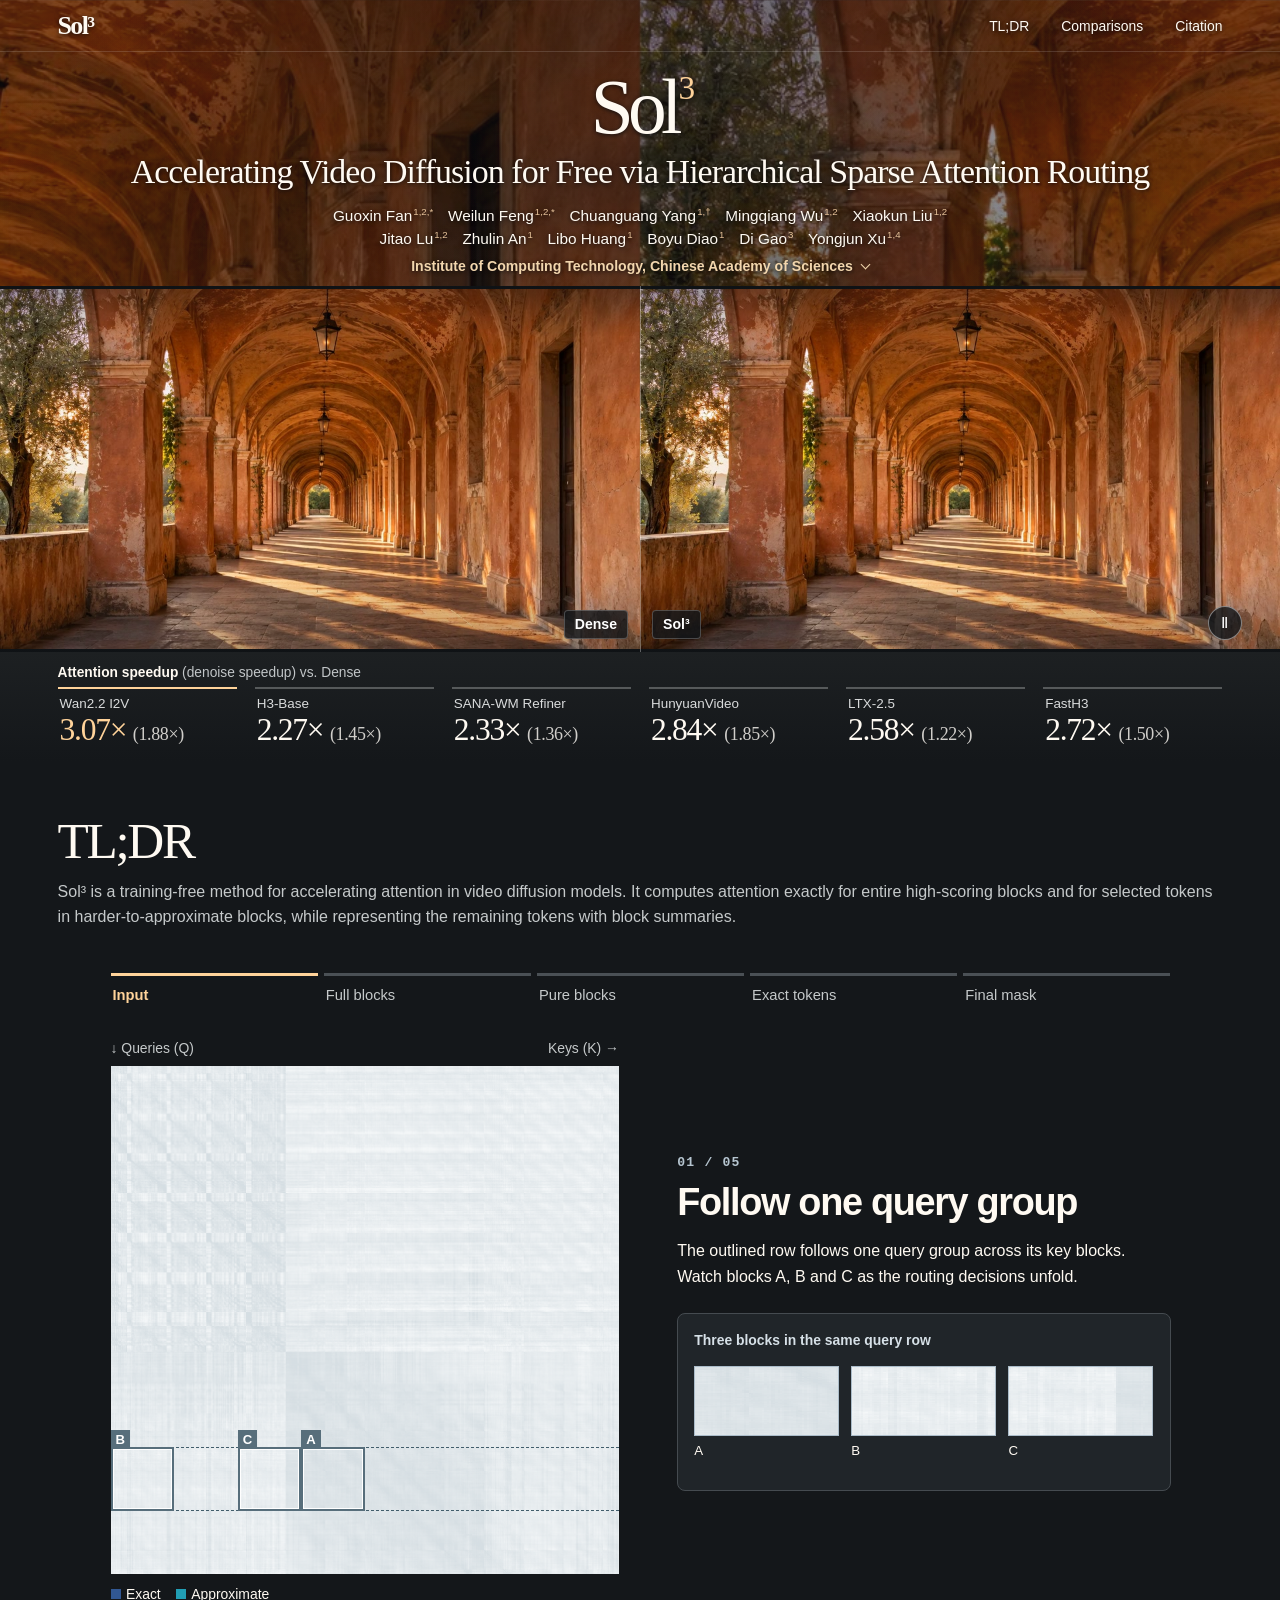
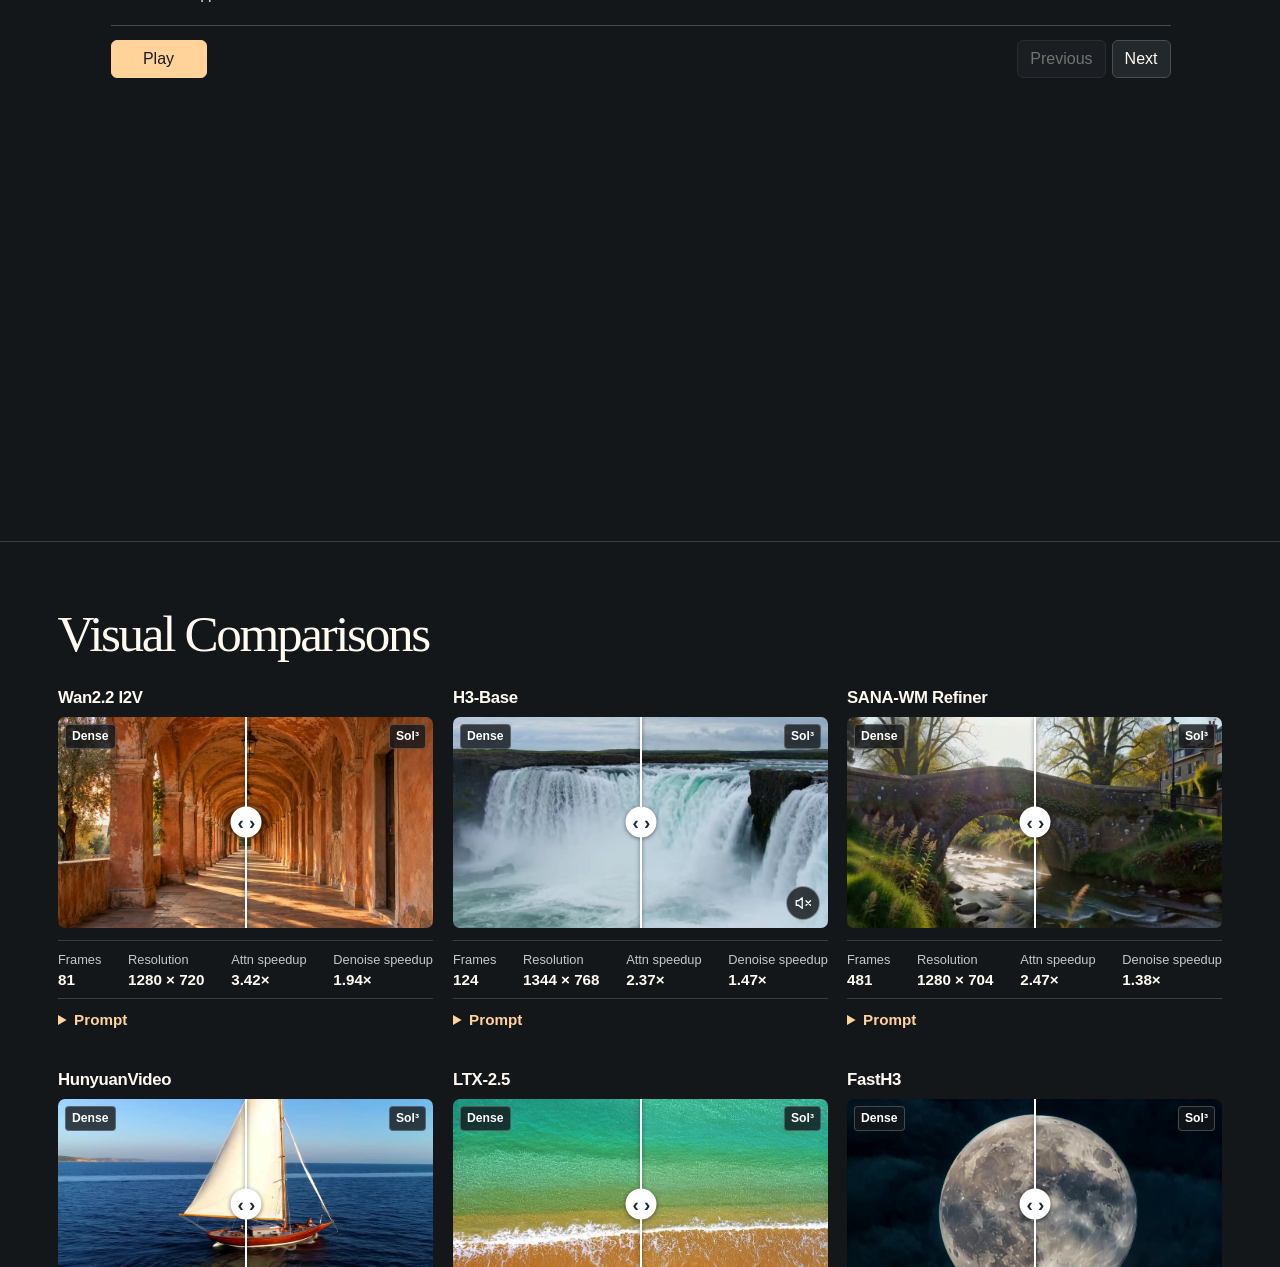
==== index.html @ 63ccd9d3 "Publish the Sol³ project page" ====
<!doctype html>
<html lang="en">
<head>
  <meta charset="utf-8">
  <meta name="viewport" content="width=device-width, initial-scale=1">
  <meta name="theme-color" content="#121519">
  <meta name="description" content="Sol³ accelerates video diffusion through training-free hierarchical sparse attention routing. Explore the method and six paired video comparisons.">
  <title>Sol³ · Hierarchical Sparse Attention Routing</title>
  <link rel="stylesheet" href="site.css">
  <script defer src="site.js"></script>
</head>
<body>
  <header class="hero" id="top">
    <canvas class="hero-backdrop" width="640" height="180" aria-hidden="true"></canvas>
    <nav class="mast" aria-label="Page sections">
      <a class="wordmark" href="#top" aria-label="Sol³ home">Sol³</a>
      <div><a href="#method">TL;DR</a><a href="#comparisons">Comparisons</a><a href="#citation">Citation</a></div>
    </nav>
    <div class="intro">
      <h1><span class="method-name">Sol<sup>3</sup></span><span class="paper-title">Accelerating Video Diffusion for Free via Hierarchical Sparse Attention Routing</span></h1>
      <div class="authors" aria-label="Authors">
        <div><span>Guoxin Fan<sup>1,2,*</sup></span> <span>Weilun Feng<sup>1,2,*</sup></span> <span>Chuanguang Yang<sup>1,†</sup></span> <span>Mingqiang Wu<sup>1,2</sup></span> <span>Xiaokun Liu<sup>1,2</sup></span></div>
        <div><span>Jitao Lu<sup>1,2</sup></span> <span>Zhulin An<sup>1</sup></span> <span>Libo Huang<sup>1</sup></span> <span>Boyu Diao<sup>1</sup></span> <span>Di Gao<sup>3</sup></span> <span>Yongjun Xu<sup>1,4</sup></span></div>
      </div>
      <details class="affiliations">
        <summary>Institute of Computing Technology, Chinese Academy of Sciences</summary>
        <div class="affiliation-list">
          <ol><li>State Key Laboratory of AI Safety, Institute of Computing Technology, Chinese Academy of Sciences</li><li>University of Chinese Academy of Sciences</li><li>Hangzhou Institute for Advanced Study, University of the Chinese Academy of Sciences</li><li>Xiamen Institute of Data Intelligence, Xiamen, China</li></ol>
          <p>* Equal contribution. &nbsp; † Corresponding author.</p>
        </div>
      </details>
    </div>
    <div class="screen">
      <video id="hero-video" muted playsinline preload="metadata" poster="media/wan06.jpg" aria-label="Dense and Sol³ paired video"></video>
      <span class="film-label label-dense">Dense</span><span class="film-label label-sol">Sol³</span>
      <button type="button" class="play-toggle" id="hero-play" aria-label="Pause showcase" title="Pause showcase">Ⅱ</button>
    </div>
    <div class="bench"><div class="bench-inner">
      <p class="metric-heading">Attention speedup <span>(denoise speedup) vs. Dense</span></p>
      <div id="model-strip" aria-label="Select showcase model"></div>
    </div></div>
  </header>
  <main>
    <section id="method" aria-labelledby="method-title"><div class="section-inner">
      <h2 id="method-title">TL;DR</h2>
      <p class="instruction method-summary">Sol³ is a training-free method for accelerating attention in video diffusion models. It computes attention exactly for entire high-scoring blocks and for selected tokens in harder-to-approximate blocks, while representing the remaining tokens with block summaries.</p>
      <iframe id="routing" src="method.html" loading="lazy" title="Interactive Sol³ routing animation"></iframe>
    </div></section>
    <section class="comparisons" id="comparisons" aria-labelledby="comparison-title">
      <div class="section-inner">
        <h2 id="comparison-title">Visual Comparisons</h2>
        <div id="gallery"></div>
      </div>
    </section>
    <section class="citation section-inner" id="citation" aria-labelledby="citation-title"><h2 id="citation-title">Citation</h2></section>
  </main>
</body>
</html>
---- site.css ----
:root{color-scheme:dark;font-family:Inter,"Segoe UI",Arial,sans-serif;--ink:#14171a;--text:#fffaf2;--muted:#c5c9ca;--rule:#ffffff29;--gold:#ffd39a;color:var(--text);background:var(--ink)}
*{box-sizing:border-box}
body,h1,h2,h3,p{margin:0}
a{color:inherit}
button,summary,input{font:inherit}
button,summary{cursor:pointer}
button{color:inherit}
:focus-visible{outline:3px solid #168eaa;outline-offset:4px}
[hidden]{display:none!important}
.hero{color:var(--text);background:var(--ink);isolation:isolate;position:relative;--poster:url("media/wan06.jpg")}
.hero-backdrop{position:absolute;inset:0;width:100%;height:100%;object-fit:cover;z-index:-2;background:var(--poster) center/cover;filter:saturate(1.2)}
.hero::before{content:"";position:absolute;z-index:-1;inset:0;background:
  radial-gradient(ellipse 58% 38% at 50% 23%,rgba(9,12,16,.48),transparent 90%),
  linear-gradient(180deg,rgba(12,15,19,.49),rgba(12,15,19,.31) 18%,rgba(12,15,19,.45) 46%,#131619 92%)}
.mast,.intro{text-shadow:0 1px 4px #090b0ed9}
.mast,.bench-inner,.section-inner{width:min(1440px,100%);margin:auto;padding-inline:clamp(18px,4.5vw,74px)}
.mast{display:flex;align-items:center;justify-content:space-between;height:52px;border-bottom:1px solid #ffffff23}
.mast a{text-decoration:none}
.wordmark{font:600 26px/1 Georgia,serif;letter-spacing:-.065em}
.mast div{display:flex;gap:clamp(16px,2.5vw,42px);font-size:.87rem}
.mast a:hover,.affiliations summary:hover{color:var(--gold)}
.intro{text-align:center;position:relative;z-index:2;padding:clamp(12px,2vh,24px) 16px 12px}
.method-name{display:block;font:500 clamp(68px,8.6vh,112px)/.98 Georgia,"Times New Roman",serif;letter-spacing:-.075em}
.method-name sup{font-size:.43em;vertical-align:top;position:relative;top:.07em;margin-left:.055em;color:var(--gold)}
.paper-title{display:block;margin:7px auto 13px;font-family:Georgia,"Times New Roman",serif;font-weight:400;font-size:clamp(22px,2.65vw,40px);line-height:1.12;letter-spacing:-.028em}
.authors{font-size:clamp(.84rem,1.2vw,1rem);line-height:1.5}
.authors span{display:inline-block;white-space:nowrap;margin-inline:.34em}
.authors sup{font-size:.63em;color:#e7c39a;margin-left:1px}
.affiliations{margin:8px auto 0;width:fit-content;max-width:100%;font-size:.88rem}
.affiliations summary{display:inline;color:#f2d6ad;font-weight:550;list-style:none}
.affiliations summary::-webkit-details-marker{display:none}
.affiliations summary::after{content:"";display:inline-block;border:solid currentColor;border-width:0 1px 1px 0;padding:3px;transform:rotate(45deg);vertical-align:.2em;margin-left:9px}
.affiliations[open] summary::after{transform:rotate(225deg);vertical-align:0}
.affiliation-list{position:relative;margin:10px auto 4px;padding:12px 18px;text-align:left;max-width:720px;background:#1b2026;color:#f5f1eb;border:1px solid #ffffff32;border-radius:5px;line-height:1.5}
.affiliation-list ol{padding-left:1.3em;margin:0 0 7px}
.screen{position:relative;background:#111417;height:min(28.58vw,42svh);min-height:108px;overflow:hidden}
.screen video{width:100%;height:100%;display:block;object-fit:contain}
.screen::after{content:"";position:absolute;inset:0;pointer-events:none;background:linear-gradient(to bottom,rgba(12,15,18,.38),transparent 14%,transparent 80%,rgba(12,15,18,.3))}
.screen::before{content:"";position:absolute;z-index:1;left:50%;top:0;bottom:0;border-left:1px solid #ffffff54}
.film-label,.side-tag{position:absolute;z-index:1;color:white;background:#13171bcc;border:1px solid #ffffff38;border-radius:4px;line-height:1.2;font-weight:550;pointer-events:none}
.film-label{bottom:13px;padding:5px 10px;font-size:.88rem}
.label-dense{right:calc(50% + 12px)}.label-sol{left:calc(50% + 12px)}
.play-toggle,.sound-button{background:#13171bcf;color:white;border:1px solid #ffffff70;border-radius:50%;width:34px;height:34px;display:grid;place-items:center}
.play-toggle{position:absolute;z-index:2;right:clamp(12px,3vw,52px);bottom:12px;font-size:.93rem}
.bench{background:linear-gradient(180deg,#1d2022,#14171a)}
.bench-inner{padding-top:13px;padding-bottom:12px}
.metric-heading{font-size:.86rem;font-weight:600;margin-bottom:7px}
.metric-heading span{color:#c1c5c7;font-weight:400}
#model-strip{display:grid;grid-template-columns:repeat(6,minmax(0,1fr));gap:clamp(5px,1.4vw,23px)}
.model-tab{text-align:left;padding:7px 2px 2px;display:grid;gap:2px;background:none;border:0;border-top:2px solid #56595a;transition:border-color .2s}
.model-tab:hover{border-color:#c5b9a7}
.model-tab[aria-pressed=true]{border-color:var(--gold)}
.model-tab span{font-size:clamp(.76rem,1.05vw,1rem);color:#d9dbdc}
.model-tab strong{font:normal clamp(24px,3.5vh,42px)/1.1 Georgia,serif;letter-spacing:-.04em;font-variant-numeric:lining-nums tabular-nums}
.model-tab strong small{font-size:.57em;letter-spacing:-.02em;color:#d0ceca;white-space:nowrap}
.model-tab[aria-pressed=true] strong{color:var(--gold)}
#method{padding:clamp(28px,4vw,74px) 0;min-height:560px}
#routing{display:block;margin:auto;width:100%;height:650px;border:0}
.comparisons{padding-block:clamp(34px,5vw,86px);border-block:1px solid var(--rule)}
.section-inner h2{font:500 clamp(32px,4vw,56px)/1.1 Georgia,serif;letter-spacing:-.046em}
.instruction{margin:11px 0 26px;color:var(--muted);line-height:1.55}
#gallery{display:grid;grid-template-columns:repeat(3,minmax(0,1fr));align-items:start;gap:32px 20px;margin-top:26px}
.card h3{font-size:1.05rem;letter-spacing:-.02em;margin:0 0 9px}
.compare{position:relative;isolation:isolate;overflow:hidden;background:#151a1e;border-radius:7px;aspect-ratio:16/9;--split:50%}
.card{min-width:0;container-type:inline-size}
.clip-stats{margin:12px 0 0;padding:10px 0;display:grid;grid-template-columns:auto auto auto auto;justify-content:space-between;gap:8px;border-block:1px solid var(--rule)}
.clip-stats dt{font-size:.8rem;line-height:1.35;color:var(--muted)}
.clip-stats dd{font-size:.95rem;font-weight:600;margin:3px 0 0;font-variant-numeric:tabular-nums}
.clip-prompt{margin-top:4px;font-size:.95rem;line-height:1.5;color:var(--muted)}
.clip-prompt summary{width:fit-content;padding:6px 4px 6px 0;font-weight:550;color:var(--gold)}
.clip-prompt p{margin:2px 0 0}
@container(max-width:350px){.clip-stats{grid-template-columns:1fr 1.2fr}}
.compare video{position:absolute;width:1px;height:1px;opacity:0;pointer-events:none}
.compare canvas{display:block;width:100%;height:100%}
.side-tag{top:7px;padding:4px 6px;font-size:.76rem}.side-tag.left{left:7px}.side-tag.right{right:7px}
.divider{pointer-events:none;position:absolute;left:var(--split);inset-block:0;border-left:2px solid white;filter:drop-shadow(0 1px 2px #0008)}
.divider::after{content:"‹ ›";white-space:pre;position:absolute;top:50%;left:-1px;transform:translate(-50%,-50%);display:grid;place-items:center;background:#fff;color:#1c2932;border-radius:50%;width:31px;height:31px;font:600 19px/1 "Segoe UI",sans-serif}
.wipe-input{position:absolute;z-index:2;inset:0;width:100%;height:100%;margin:0;opacity:0;cursor:ew-resize;touch-action:pan-y}
.compare:has(.wipe-input:focus-visible){outline:3px solid #168eaa;outline-offset:3px}
.sound-button{position:absolute;z-index:4;bottom:8px;right:8px}
.sound-button svg{width:18px;height:18px;fill:none;stroke:currentColor;stroke-width:1.7;stroke-linecap:round;stroke-linejoin:round}
.track-menu{position:absolute;z-index:5;bottom:47px;right:8px;border:1px solid #ffffff52;background:#151b21f5;color:white;border-radius:5px;padding:4px;display:grid;gap:2px}
.track-menu button{font-size:.83rem;text-align:left;padding:5px 10px;border:0;background:transparent;border-radius:3px}
.track-menu button:hover,.track-menu button[aria-pressed=true]{background:#354654}
.citation{padding-block:clamp(38px,6vw,90px)}
@media(max-width:760px){
  .screen{height:28.58vw;min-height:0}
  .intro{padding-block:18px}
  #model-strip{grid-template-columns:repeat(3,minmax(0,1fr));row-gap:10px}
  #gallery{grid-template-columns:1fr;gap:25px}
  .authors span{margin-inline:.16em}
  .metric-heading{margin-bottom:9px}
  .film-label{bottom:7px;padding:3px 6px;font-size:.75rem}
  .play-toggle{bottom:6px;right:8px;width:28px;height:28px}
  #method{padding-block:24px;min-height:700px}
}
@media(prefers-reduced-motion:reduce){*{scroll-behavior:auto!important;transition:none!important}}
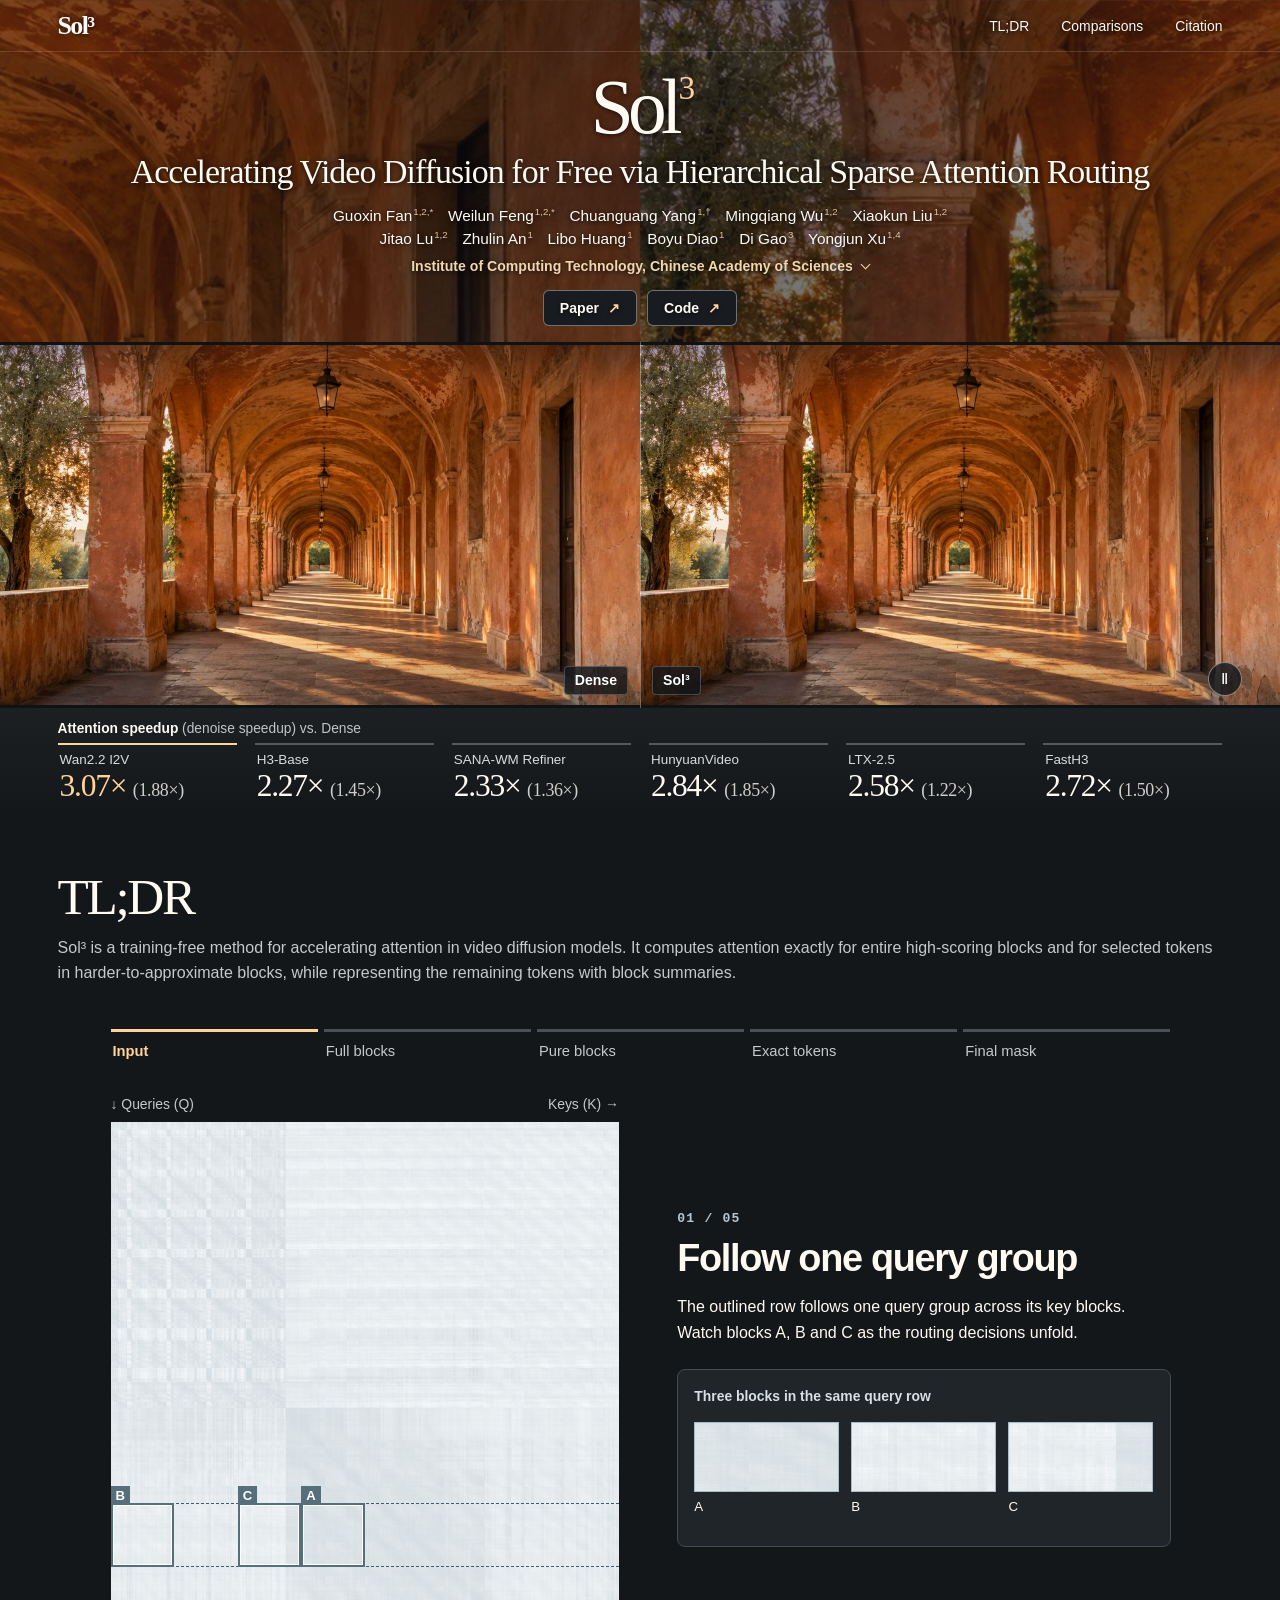
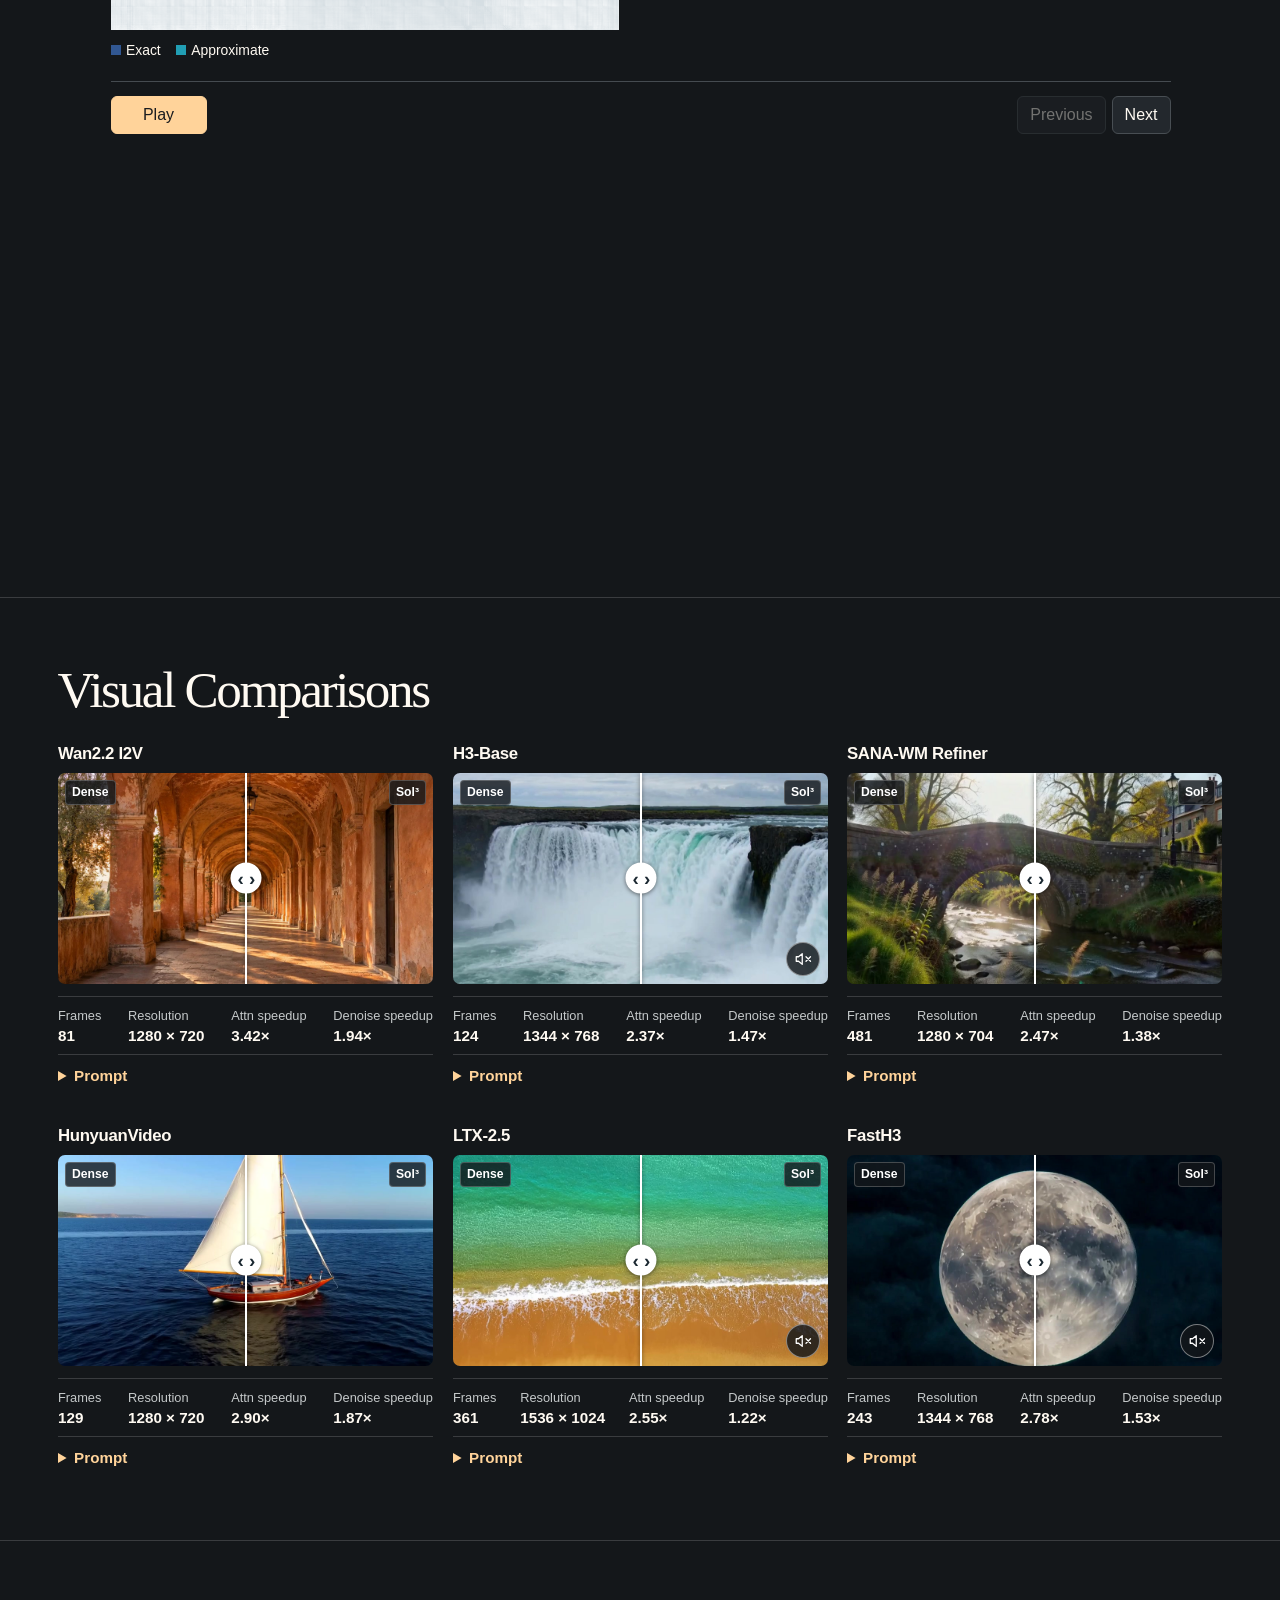
==== commit 21a509a1: "Link the arXiv paper and publish its citation" ====
--- a/index.html
+++ b/index.html
@@ -29,6 +29,10 @@
           <p>* Equal contribution. &nbsp; † Corresponding author.</p>
         </div>
       </details>
+      <nav class="paper-links" aria-label="Paper and code">
+        <a href="https://arxiv.org/abs/2611.32562">Paper <span aria-hidden="true">↗</span></a>
+        <a href="https://github.com/FofGofx/sol3">Code <span aria-hidden="true">↗</span></a>
+      </nav>
     </div>
     <div class="screen">
       <video id="hero-video" muted playsinline preload="metadata" poster="media/wan06.jpg" aria-label="Dense and Sol³ paired video"></video>
@@ -52,7 +56,22 @@
         <div id="gallery"></div>
       </div>
     </section>
-    <section class="citation section-inner" id="citation" aria-labelledby="citation-title"><h2 id="citation-title">Citation</h2></section>
+    <section class="citation section-inner" id="citation" aria-labelledby="citation-title">
+      <div class="citation-heading">
+        <h2 id="citation-title">Citation</h2>
+        <button type="button" id="copy-bibtex" hidden>Copy BibTeX</button>
+      </div>
+      <pre><code id="bibtex">@misc{fan2026sol3acceleratingvideodiffusion,
+      title={Sol$^{3}$: Accelerating Video Diffusion for Free via Hierarchical Sparse Attention Routing},
+      author={Guoxin Fan and Weilun Feng and Chuanguang Yang and Mingqiang Wu and Xiaokun Liu and Jitao Lu and Zhulin An and Libo Huang and Boyu Diao and Di Gao and Yongjun Xu},
+      year={2026},
+      eprint={2611.32562},
+      archivePrefix={arXiv},
+      primaryClass={cs.CV},
+      url={https://arxiv.org/abs/2611.32562},
+}</code></pre>
+      <p id="copy-status" role="status"></p>
+    </section>
   </main>
 </body>
 </html>
--- a/site.css
+++ b/site.css
@@ -83,6 +83,15 @@
 .track-menu button{font-size:.83rem;text-align:left;padding:5px 10px;border:0;background:transparent;border-radius:3px}
 .track-menu button:hover,.track-menu button[aria-pressed=true]{background:#354654}
 .citation{padding-block:clamp(38px,6vw,90px)}
+.paper-links{display:flex;justify-content:center;gap:10px;margin:16px 0 4px}
+.paper-links a,#copy-bibtex{border:1px solid #ffffff60;border-radius:6px;background:#181c20;color:var(--text);font-size:.88rem;font-weight:600}
+.paper-links a{display:inline-flex;align-items:center;gap:9px;padding:9px 16px;text-decoration:none}
+.paper-links span{color:var(--gold)}
+.paper-links a:hover,#copy-bibtex:hover{border-color:var(--gold);color:var(--gold)}
+.citation-heading{display:flex;align-items:center;justify-content:space-between;gap:12px}
+#copy-bibtex{padding:8px 12px}
+.citation pre{margin:18px 0 0;padding:clamp(12px,2vw,24px);border:1px solid var(--rule);border-radius:6px;background:#191d21;white-space:pre-wrap;overflow-wrap:anywhere;font:.88rem/1.6 ui-monospace,monospace}
+#copy-status{margin-top:8px;color:var(--muted);font-size:.85rem}
 @media(max-width:760px){
   .screen{height:28.58vw;min-height:0}
   .intro{padding-block:18px}
